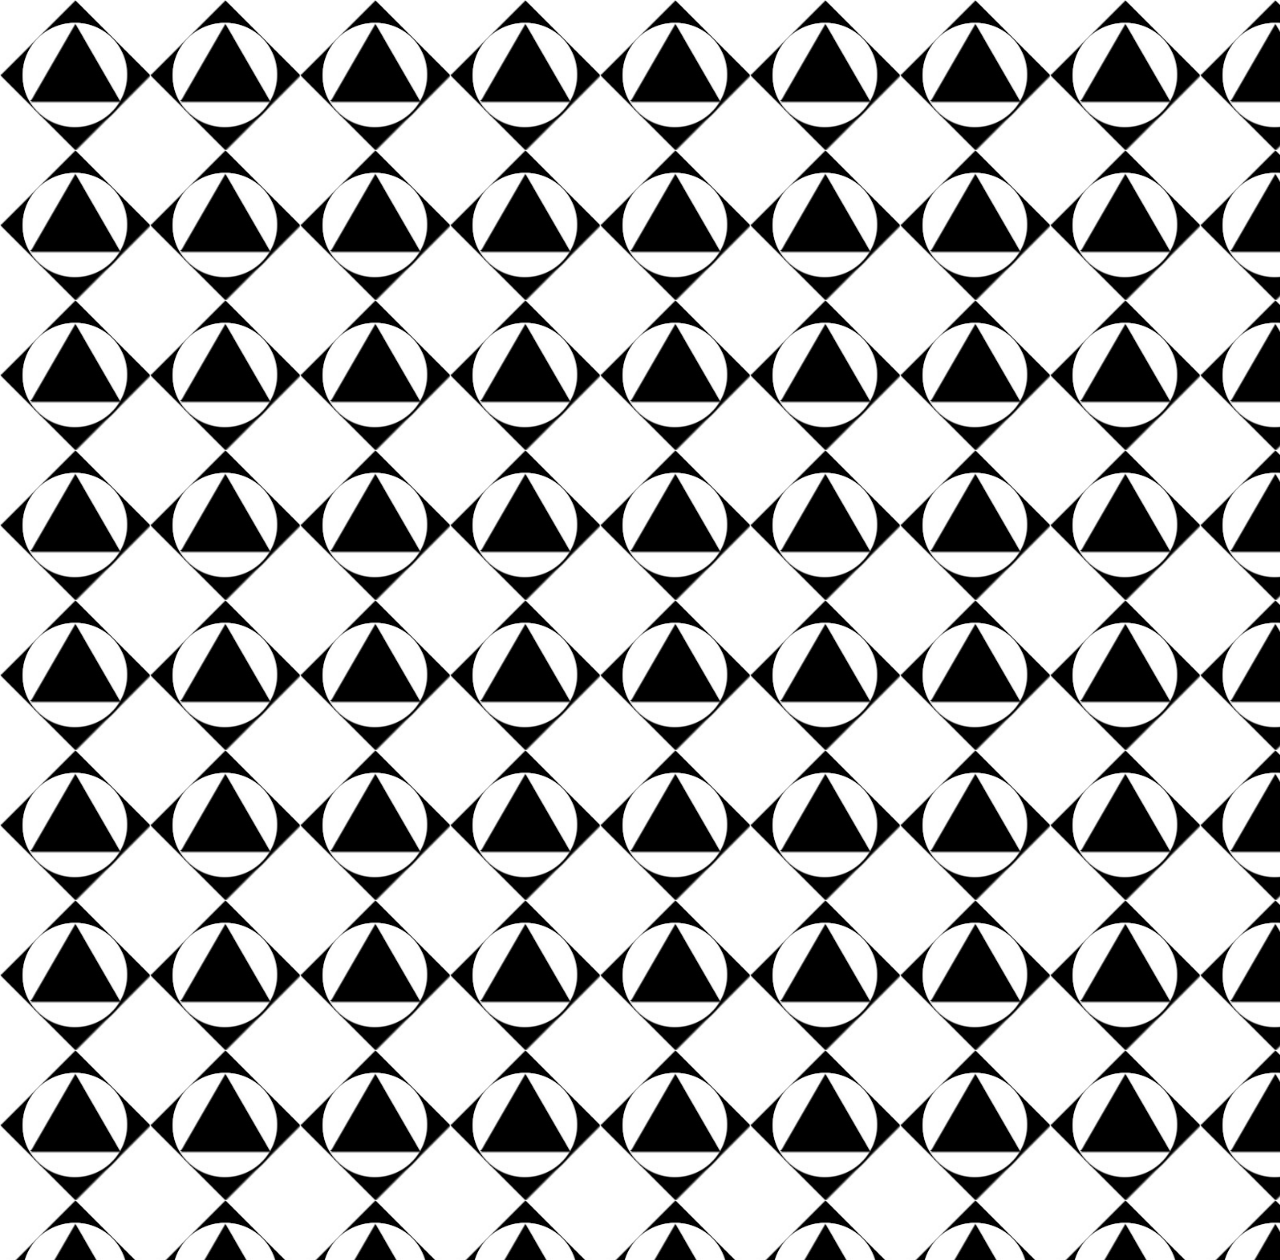
==== Evaluasi1/index.html @ b90672f4 "Lupa ngepush" ====
<!DOCTYPE html>
<html lang="en">
<head>
    <meta charset="UTF-8">
    <meta name="viewport" content="width=device-width, initial-scale=1.0">
    <title>Latihan1</title>
    <link rel="stylesheet" href="css/style.css">
</head>
<body>
    
</body>
</html>
---- Evaluasi1/css/style.css ----
body {
    background-image: url('../assets/Logo_itenas.jpg');
    background-repeat: repeat;
    background-size: 150px;
    margin: 0;
    padding: 0;
    height: 140vh;
}
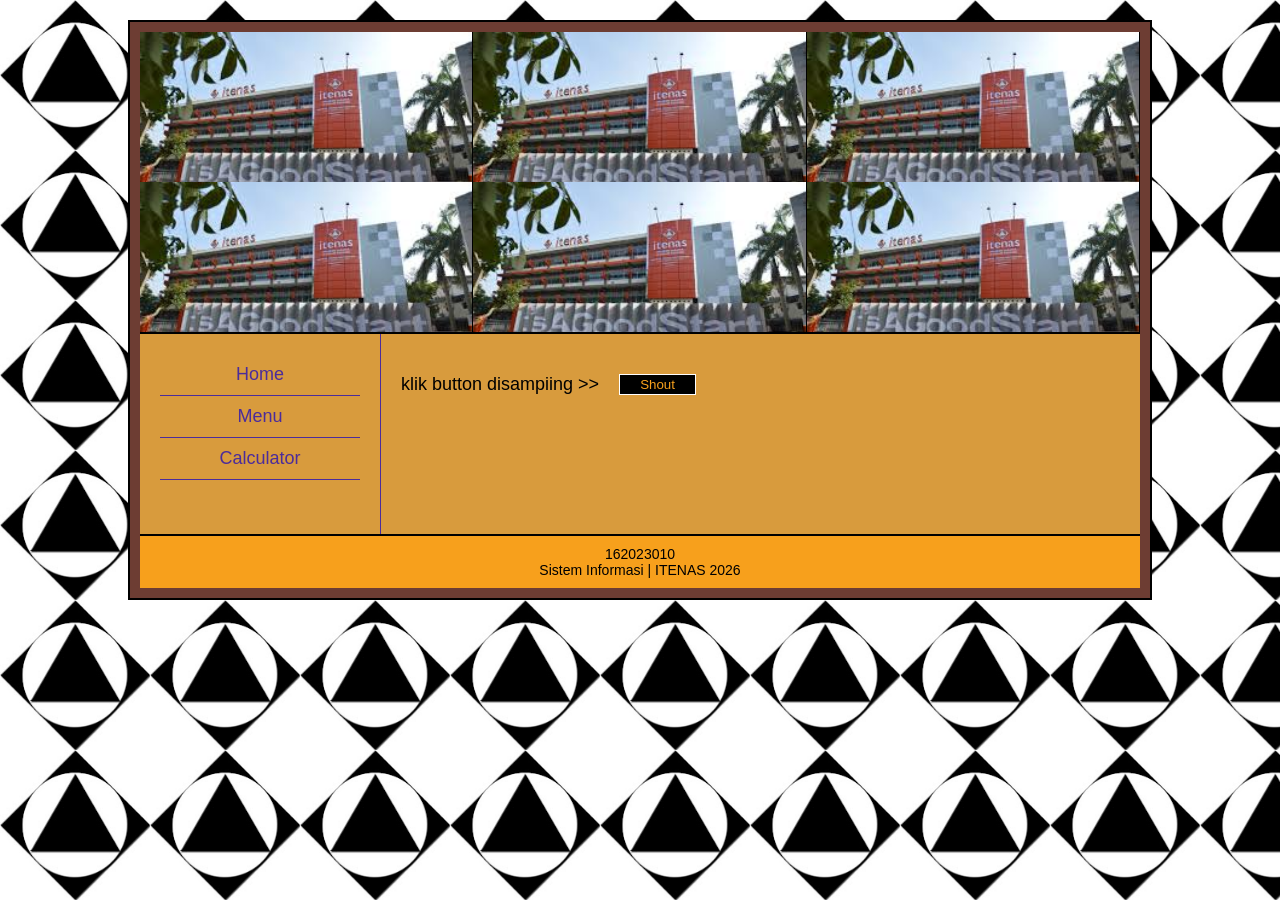
==== commit 0aa56a41: "Tugas evaluasi menggunakan js html css dan jquery saran jgn dibuka bagian jquery min js nya karena b" ====
--- a/Evaluasi1/index.html
+++ b/Evaluasi1/index.html
@@ -1,12 +1,43 @@
 <!DOCTYPE html>
-<html lang="en">
+<html lang="id">
 <head>
     <meta charset="UTF-8">
     <meta name="viewport" content="width=device-width, initial-scale=1.0">
-    <title>Latihan1</title>
+    <title>Evaluasi</title>
     <link rel="stylesheet" href="css/style.css">
 </head>
 <body>
-    
+    <div class="bingkai-luar">
+        <div class="wadah-utama">
+            <header class="bagian-header">
+                <div class="baris-banner baris-1"></div>
+                <div class="baris-banner baris-2"></div>
+            </header>
+
+            <div class="tata-letak-utama">
+                <aside class="bagian-samping">
+                    <nav class="bagian-navigasi">
+                        <div class="item-navigasi"><a href="#" id="homeLink">Home</a></div>
+                        <div class="item-navigasi"><a href="#" id="menuLink">Menu</a></div>
+                        <div class="item-navigasi"><a href="#" id="calculatorLink">Calculator</a></div>
+                    </nav>
+                </aside>
+
+                <main class="area-konten" id="mainContent">
+                    </main>
+            </div>
+
+            <footer class="footer">
+                <div class="teks-tambahan">
+                    162023010<br>
+                    Sistem Informasi | ITENAS 2026
+                </div>
+            </footer>
+        </div>
+    </div>
+
+    <script src="js/jquery.min.js"></script>
+    <script src="js/vanilla-functions.js"></script>
+    <script src="js/jquery-functions.js"></script>
 </body>
 </html>
--- a/Evaluasi1/css/style.css
+++ b/Evaluasi1/css/style.css
@@ -3,6 +3,141 @@
     background-repeat: repeat;
     background-size: 150px;
     margin: 0;
-    padding: 0;
-    height: 140vh;
+    padding: 20px 0;
+    font-family: Arial, sans-serif;
+    display: flex;
+    justify-content: center;
+}
+
+.bingkai-luar {
+    background-color: #6d3d33;
+    padding: 10px;
+    border: 2px solid #000;
+}
+
+.wadah-utama {
+    width: 1000px;
+    background-color: #d89b3d;
+    display: flex;
+    flex-direction: column;
+    height: auto; 
+}
+
+.bagian-header {
+    display: grid;
+    grid-template-columns: repeat(3, 1fr);
+    border-bottom: 2px solid #000;
+}
+
+.baris-banner {
+    height: 150px;
+    background-image: url('../assets/background.jpg');
+    background-size: cover;
+    border-right: 1px solid #000;
+}
+
+.tata-letak-utama {
+    display: flex;
+    min-height: 200px; 
+}
+
+.bagian-samping {
+    width: 200px;
+    padding: 20px;
+    border-right: 1px solid #4b2c9b;
+}
+
+.item-navigasi {
+    border-bottom: 1px solid #4b2c9b;
+    padding: 10px 0;
+    text-align: center;
+}
+
+.bagian-navigasi a {
+    color: #4b2c9b;
+    text-decoration: none;
+    font-size: 18px;
+}
+
+.area-konten {
+    flex: 1;
+    padding: 20px;
+    display: flex;
+    flex-direction: column;
+    justify-content: flex-start; 
+}
+
+.footer {
+    background-color: #f7a01c;
+    text-align: center;
+    padding: 10px;
+    border-top: 2px solid #000;
+    font-size: 14px;
+}
+
+.wadah-menu-flex {
+    display: flex;
+    align-items: stretch;
+    margin-top: 10px;
+}
+
+.tabel-menu {
+    border-collapse: collapse;
+    background-color: #ffcc00;
+    border: 1px solid #888;
+}
+
+.tabel-menu th, .tabel-menu td {
+    border: 1px solid #888;
+    padding: 5px 10px;
+    color: #000;
+    font-size: 14px;
+}
+
+.tabel-menu th, 
+.tabel-menu td {
+    background-color: #ffcc00;
+    text-align: left;
+}
+
+.rata-kanan-hasil {
+    text-align: right !important;
+    padding-right: 15px !important;
+}
+
+.card-reset-terpisah {
+    background-color: #f0f0f0;
+    border: 1px solid #888;
+    border-left: none;
+    display: flex;
+    align-items: center;
+    justify-content: center;
+    padding: 0 25px;
+}
+
+.tabel-menu input {
+    width: 120px;
+    padding: 3px;
+    border: 1px solid #888;
+    background-color: #fff;
+    font-family: Arial, sans-serif;
+}
+
+.btn-reset-menu {
+    background-color: #000;
+    color: #ffcc00;
+    border: 1px solid #fff;
+    padding: 6px 20px;
+    cursor: pointer;
+    font-weight: bold;
+    font-size: 13px;
+    white-space: nowrap;
+}
+
+.btn-shout, .btn-hitung, .btn-reset {
+    background-color: #000;
+    color: #f7a01c;
+    border: 1px solid #fff;
+    padding: 2px 20px;
+    cursor: pointer;
 }
